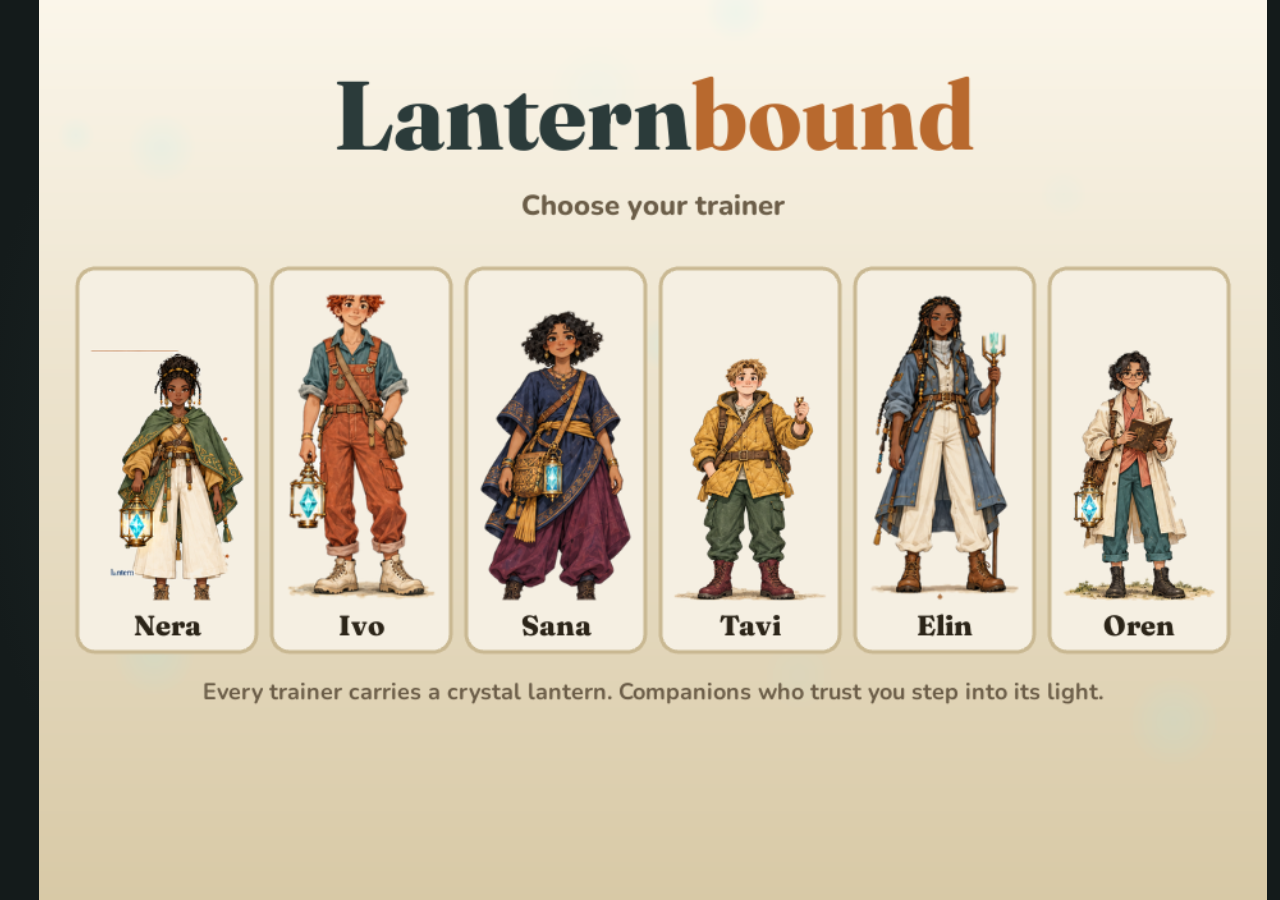
==== index.html @ c56961c0 "Lanternbound: Phaser 4 creature RPG with original art Co-Authored-By: Claude Opus 5.5 <noreply@anthr" ====
<!doctype html>
<html lang="en">
<head>
<meta charset="utf-8">
<meta name="viewport" content="width=device-width,initial-scale=1,maximum-scale=1">
<title>Lanternbound</title>
<style>
  html,body{margin:0;width:100vw;height:100vh;overflow:hidden;background:radial-gradient(circle,#2b3b3a 0%,#141b1b 85%)}
  #game-container{display:flex;justify-content:center;align-items:center;width:100%;height:100%;overflow:hidden}
</style>
</head>
<body>
<div id="game-container"></div>
<!-- Images load from this folder when you run a local copy -->
<script>window.LB_ASSET_BASE = 'assets/';</script>
<!-- Phaser 4 (MIT license) -->
<script src="lib/phaser.min.js"></script>
<!-- Game code: the same files as the Phaser Create project. Game.js (entry) goes last. -->
<script src="src/data.js"></script>
<script src="src/state.js"></script>
<script src="src/audio.js"></script>
<script src="src/map.js"></script>
<script src="src/ui.js"></script>
<script src="src/story.js"></script>
<script src="src/Boot.js"></script>
<script src="src/Preloader.js"></script>
<script src="src/Title.js"></script>
<script src="src/Starter.js"></script>
<script src="src/World.js"></script>
<script src="src/Battle.js"></script>
<script src="src/Game.js"></script>
</body>
</html>
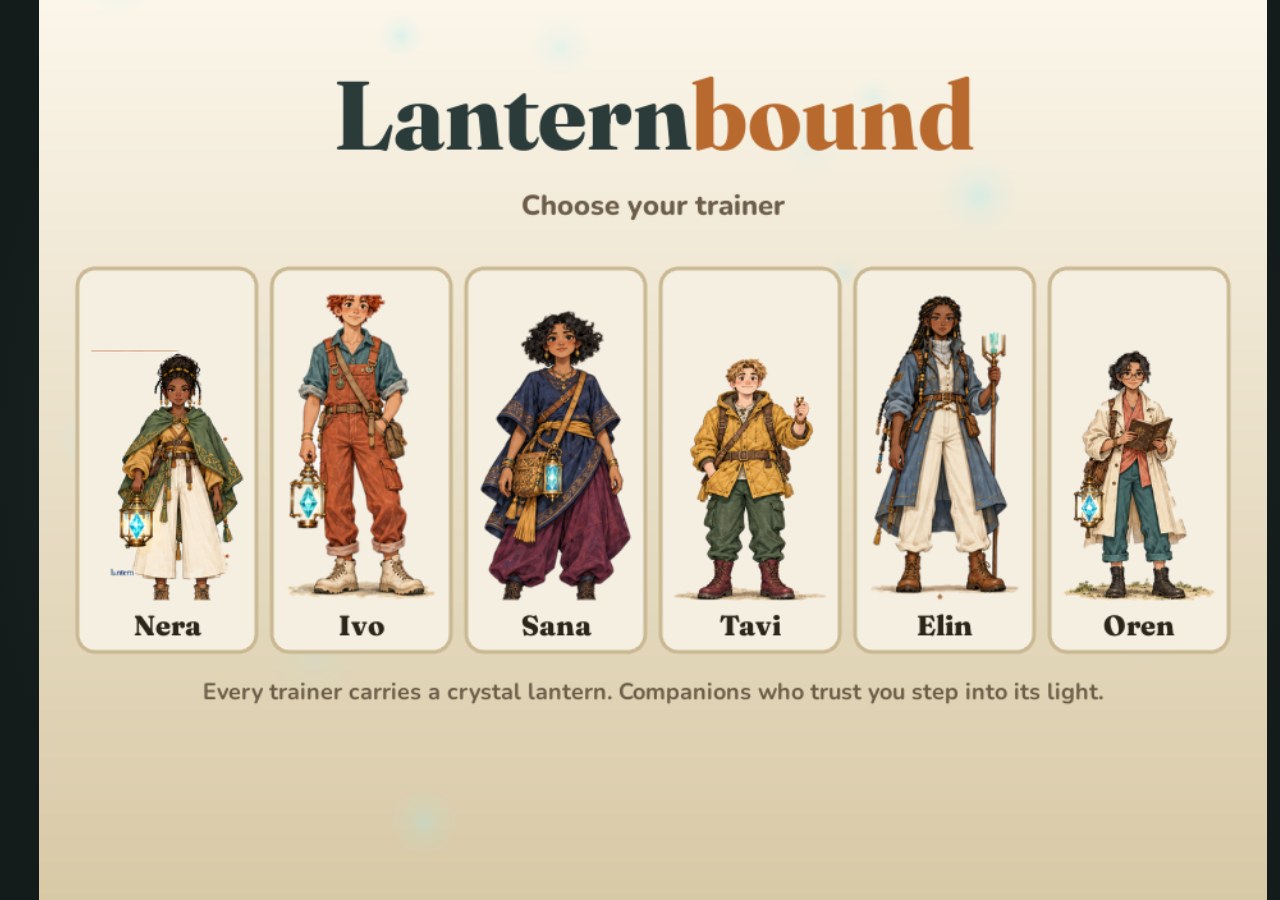
==== commit 87bc1cab: "Action-adventure rework: real-time combat, dodge, aimed lantern throws with timing capture, live tra" ====
--- a/index.html
+++ b/index.html
@@ -27,7 +27,7 @@
 <script src="src/Title.js"></script>
 <script src="src/Starter.js"></script>
 <script src="src/World.js"></script>
-<script src="src/Battle.js"></script>
+<script src="src/Hud.js"></script>
 <script src="src/Game.js"></script>
 </body>
 </html>
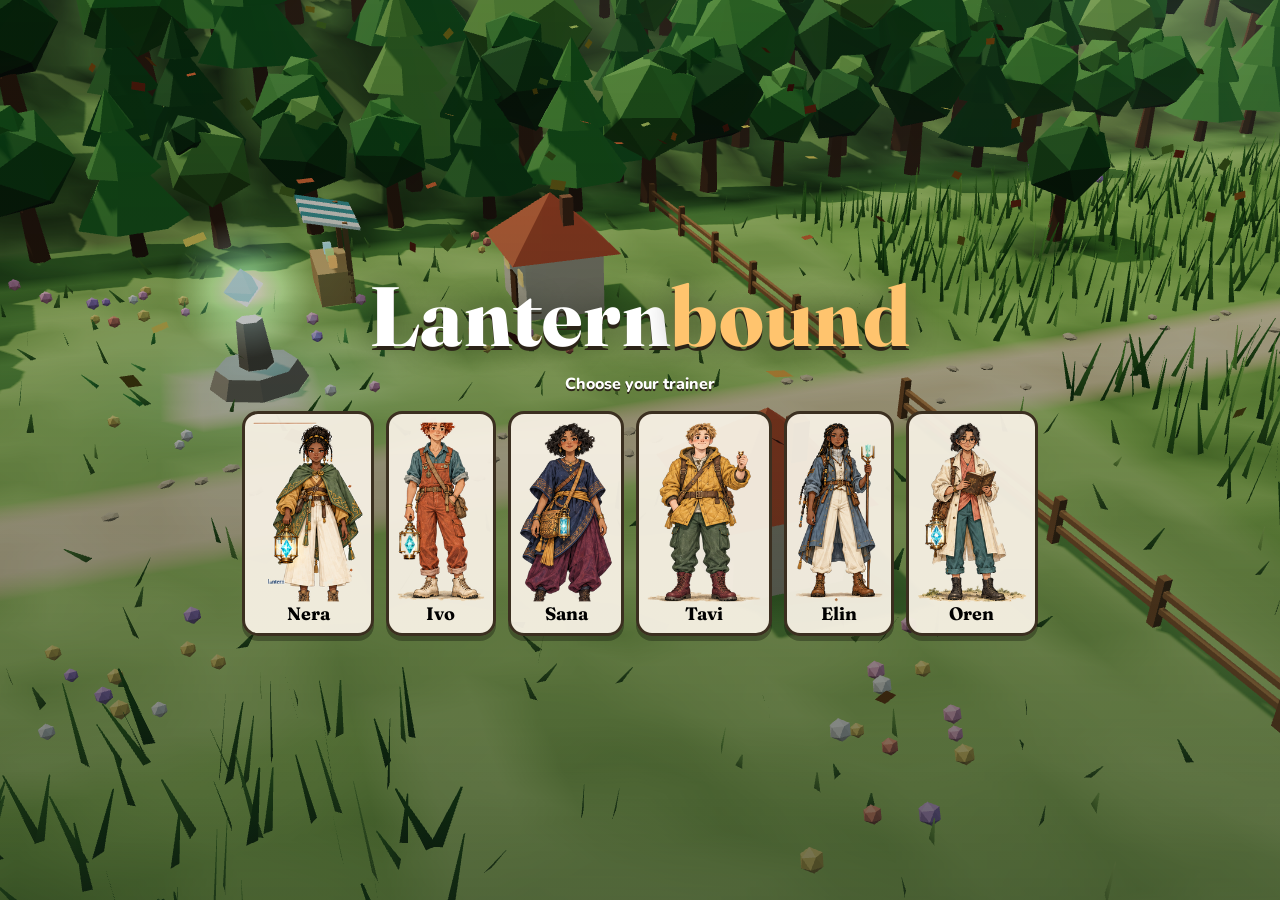
==== commit ac562144: "3D version with Three.js: forest world, wind grass, lighting, weapons (staff, sling, wand) and weapo" ====
--- a/index.html
+++ b/index.html
@@ -5,29 +5,23 @@
 <meta name="viewport" content="width=device-width,initial-scale=1,maximum-scale=1">
 <title>Lanternbound</title>
 <style>
-  html,body{margin:0;width:100vw;height:100vh;overflow:hidden;background:radial-gradient(circle,#2b3b3a 0%,#141b1b 85%)}
-  #game-container{display:flex;justify-content:center;align-items:center;width:100%;height:100%;overflow:hidden}
+  html,body{margin:0;width:100vw;height:100vh;overflow:hidden;background:#bfdce9;touch-action:none}
+  #game-container{position:fixed;inset:0}
+  #game-container canvas{display:block}
 </style>
+<script type="importmap">{ "imports": { "three": "./lib/three.module.js" } }</script>
 </head>
 <body>
 <div id="game-container"></div>
-<!-- Images load from this folder when you run a local copy -->
 <script>window.LB_ASSET_BASE = 'assets/';</script>
-<!-- Phaser 4 (MIT license) -->
-<script src="lib/phaser.min.js"></script>
-<!-- Game code: the same files as the Phaser Create project. Game.js (entry) goes last. -->
+<!-- Shared game data and menus (plain scripts) -->
 <script src="src/data.js"></script>
 <script src="src/state.js"></script>
 <script src="src/audio.js"></script>
 <script src="src/map.js"></script>
 <script src="src/ui.js"></script>
 <script src="src/story.js"></script>
-<script src="src/Boot.js"></script>
-<script src="src/Preloader.js"></script>
-<script src="src/Title.js"></script>
-<script src="src/Starter.js"></script>
-<script src="src/World.js"></script>
-<script src="src/Hud.js"></script>
-<script src="src/Game.js"></script>
+<!-- 3D game (Three.js, MIT license) -->
+<script type="module" src="src/3d/game.js"></script>
 </body>
 </html>
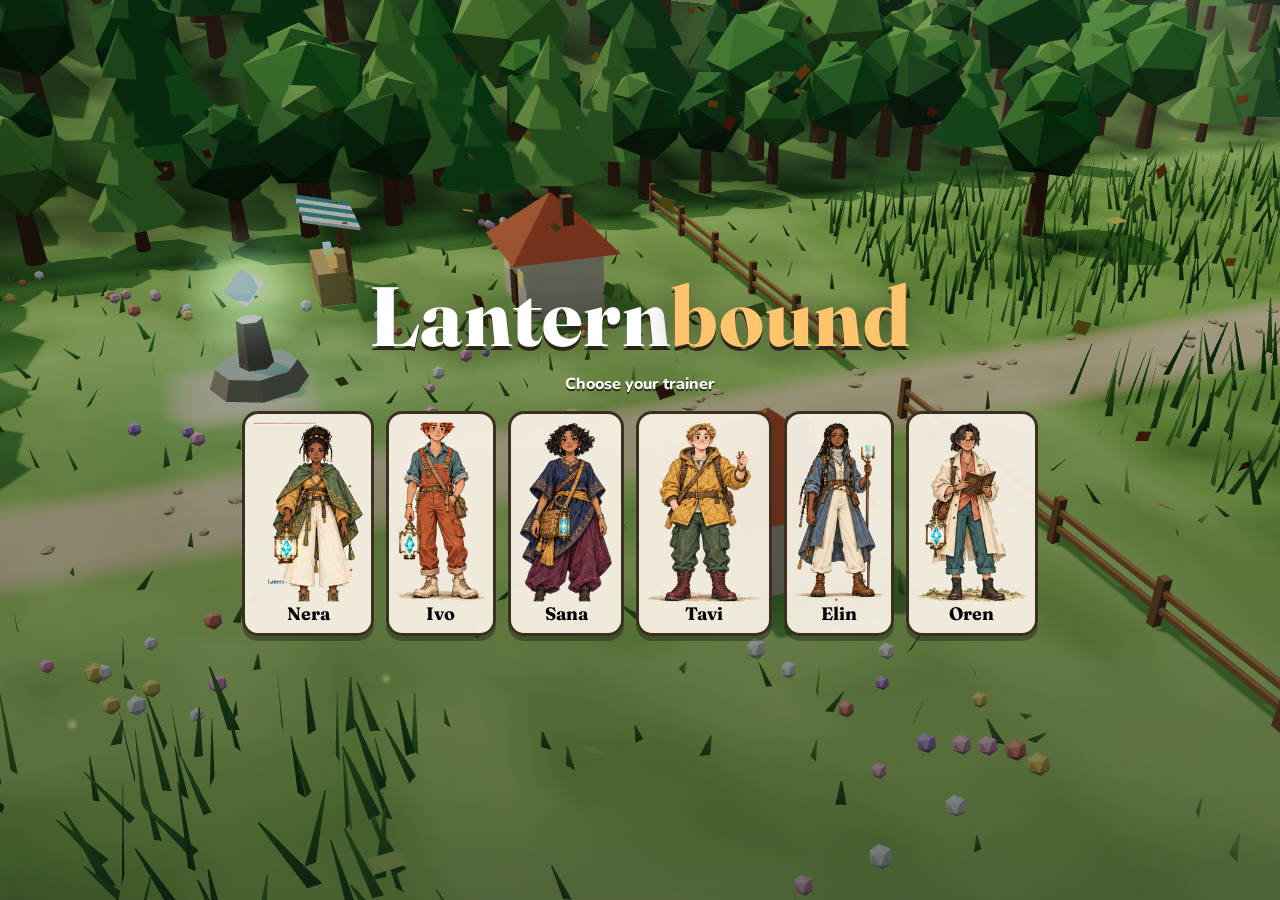
==== commit 0df880b6: "Stages, alphas, directional characters, HD-2D finish and adaptive audio - Characters use front / thr" ====
--- a/index.html
+++ b/index.html
@@ -19,6 +19,7 @@
 <script src="src/state.js"></script>
 <script src="src/audio.js"></script>
 <script src="src/map.js"></script>
+<script src="src/stages.js"></script>
 <script src="src/ui.js"></script>
 <script src="src/story.js"></script>
 <!-- 3D game (Three.js, MIT license) -->
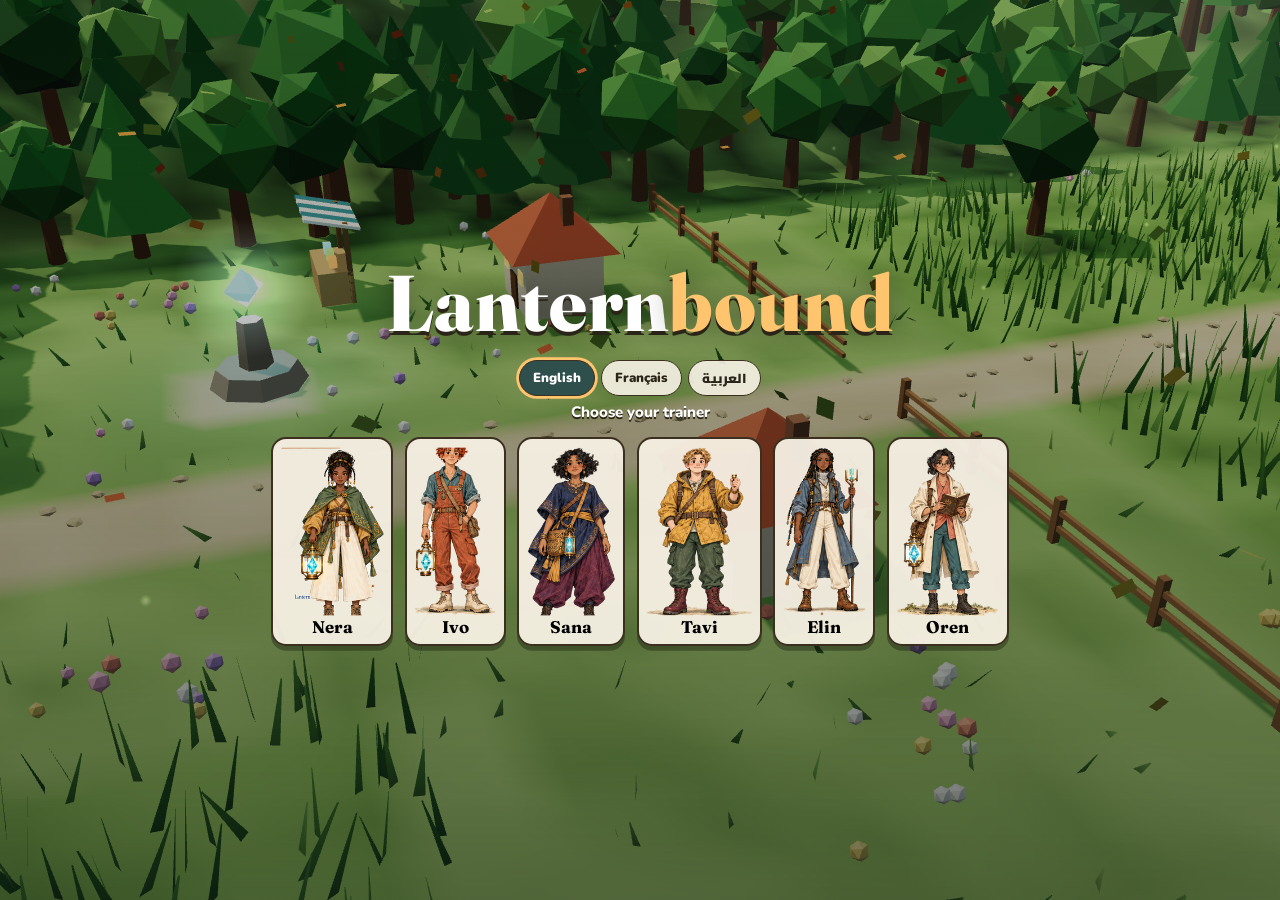
==== commit 08d4aa35: "Languages (EN/FR/AR) and screen fitting for phones, tablets, desktops - i18n.js: every visible text " ====
--- a/index.html
+++ b/index.html
@@ -2,10 +2,14 @@
 <html lang="en">
 <head>
 <meta charset="utf-8">
-<meta name="viewport" content="width=device-width,initial-scale=1,maximum-scale=1">
+<meta name="viewport" content="width=device-width,initial-scale=1,maximum-scale=1,user-scalable=no,viewport-fit=cover">
+<meta name="theme-color" content="#0b1530">
+<meta name="mobile-web-app-capable" content="yes">
+<meta name="apple-mobile-web-app-capable" content="yes">
+<meta name="apple-mobile-web-app-status-bar-style" content="black-translucent">
 <title>Lanternbound</title>
 <style>
-  html,body{margin:0;width:100vw;height:100vh;overflow:hidden;background:#bfdce9;touch-action:none}
+  html,body{margin:0;width:100%;height:100%;overflow:hidden;background:#0b1530;touch-action:none;overscroll-behavior:none;-webkit-user-select:none;user-select:none;-webkit-tap-highlight-color:transparent}
   #game-container{position:fixed;inset:0}
   #game-container canvas{display:block}
 </style>
@@ -16,6 +20,8 @@
 <script>window.LB_ASSET_BASE = 'assets/';</script>
 <!-- Shared game data and menus (plain scripts) -->
 <script src="src/data.js"></script>
+<script src="src/i18n.js"></script>
+<script src="src/screen.js"></script>
 <script src="src/state.js"></script>
 <script src="src/audio.js"></script>
 <script src="src/map.js"></script>
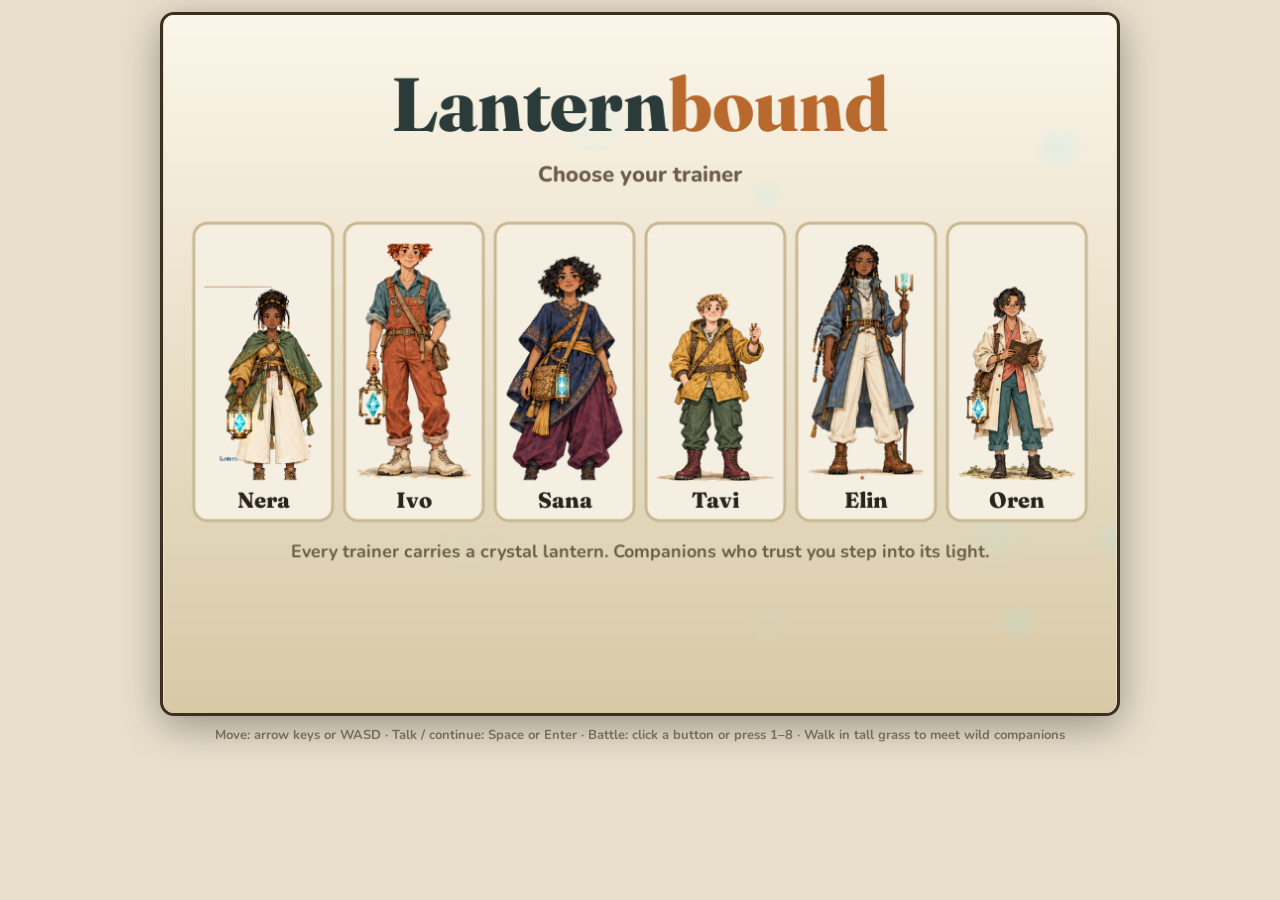
==== commit 0cd04064: "Classic 2D version (Phaser, turn-based battles) from the uploaded zip Co-Authored-By: Claude Opus 5." ====
--- a/index.html
+++ b/index.html
@@ -2,33 +2,62 @@
 <html lang="en">
 <head>
 <meta charset="utf-8">
-<meta name="viewport" content="width=device-width,initial-scale=1,maximum-scale=1,user-scalable=no,viewport-fit=cover">
-<meta name="theme-color" content="#0b1530">
-<meta name="mobile-web-app-capable" content="yes">
-<meta name="apple-mobile-web-app-capable" content="yes">
-<meta name="apple-mobile-web-app-status-bar-style" content="black-translucent">
+<meta name="viewport" content="width=device-width,initial-scale=1,maximum-scale=1">
 <title>Lanternbound</title>
-<style>
-  html,body{margin:0;width:100%;height:100%;overflow:hidden;background:#0b1530;touch-action:none;overscroll-behavior:none;-webkit-user-select:none;user-select:none;-webkit-tap-highlight-color:transparent}
-  #game-container{position:fixed;inset:0}
-  #game-container canvas{display:block}
-</style>
-<script type="importmap">{ "imports": { "three": "./lib/three.module.js" } }</script>
+<link rel="preconnect" href="https://fonts.googleapis.com">
+<link href="https://fonts.googleapis.com/css2?family=Fraunces:opsz,wght@9..144,600;9..144,800&family=Nunito:wght@500;700;800&display=swap" rel="stylesheet">
+<link rel="stylesheet" href="style.css">
 </head>
 <body>
-<div id="game-container"></div>
-<script>window.LB_ASSET_BASE = 'assets/';</script>
-<!-- Shared game data and menus (plain scripts) -->
+<div id="wrap">
+  <div id="game"></div>
+
+  <div id="hud">
+    <div class="grp">
+      <button class="chip" id="bParty">Party</button>
+      <button class="chip" id="bJournal">Journal</button>
+      <button class="chip" id="bSave">Save</button>
+      <button class="chip" id="bMute" title="Sound on/off">♪</button>
+    </div>
+    <div class="grp">
+      <span class="chip" title="Lanterns"><span id="lanIco"></span><span id="nLan">0</span></span>
+      <span class="chip" title="Salves">🌿 <span id="nSal">0</span></span>
+      <span class="chip" title="Coins"><span class="coin"></span><span id="nCoin">0</span></span>
+    </div>
+  </div>
+  <div id="toast"></div>
+
+  <div id="dialog"><div class="por"><img id="dPor" alt=""></div><div><div class="who" id="dWho"></div><div class="txt" id="dTxt"></div></div><div class="more">▼</div></div>
+
+  <div class="sheet" id="partySheet"><div class="card"><h3><span id="partyTitle">Party</span><button class="x" id="partyX">✕</button></h3><div class="plist" id="plist"></div><div id="boxWrap"></div></div></div>
+  <div class="sheet" id="shopSheet"><div class="card"><h3><span>Lantern Stall <span class="small" id="shopCoins"></span></span><button class="x" id="shopX">✕</button></h3><div class="plist" id="shopList"></div></div></div>
+  <div class="sheet" id="journalSheet"><div class="card"><h3><span>Journal <span class="small" id="jCount"></span></span><button class="x" id="journalX">✕</button></h3><div class="jgrid" id="jgrid"></div><div id="jdetail"></div></div></div>
+</div>
+
+<div id="pad">
+  <div class="dp">
+    <span></span><button data-d="up">▲</button><span></span>
+    <button data-d="left">◀</button><span></span><button data-d="right">▶</button>
+    <span></span><button data-d="down">▼</button><span></span>
+  </div>
+  <button class="ab" id="aBtn">A</button>
+</div>
+<p class="help">Move: arrow keys or WASD · Talk / continue: Space or Enter · Battle: click a button or press 1–8 · Walk in tall grass to meet wild companions</p>
+
+<!-- Phaser 3 (MIT license) -->
+<script src="lib/phaser.min.js"></script>
+<!-- Game code: plain scripts, loaded in order -->
 <script src="src/data.js"></script>
-<script src="src/i18n.js"></script>
-<script src="src/screen.js"></script>
 <script src="src/state.js"></script>
 <script src="src/audio.js"></script>
 <script src="src/map.js"></script>
-<script src="src/stages.js"></script>
 <script src="src/ui.js"></script>
 <script src="src/story.js"></script>
-<!-- 3D game (Three.js, MIT license) -->
-<script type="module" src="src/3d/game.js"></script>
+<script src="src/scenes/BootScene.js"></script>
+<script src="src/scenes/TitleScene.js"></script>
+<script src="src/scenes/StarterScene.js"></script>
+<script src="src/scenes/WorldScene.js"></script>
+<script src="src/scenes/BattleScene.js"></script>
+<script src="src/main.js"></script>
 </body>
 </html>
--- a/style.css
+++ b/style.css
@@ -0,0 +1,81 @@
+:root{
+  --paper:#f5efe2; --paper2:#ebe1cc; --ink:#2b2418; --ink2:#6b5d48; --line:#c9b892;
+  --accent:#b8692e; --teal:#2f7f86; --bg:#e9e0cc;
+  --hp:#5aa340; --hpmid:#d9a634; --hplow:#c8452f;
+}
+@media (prefers-color-scheme: dark){ :root:not([data-theme="light"]){ --bg:#141b1b; } }
+:root[data-theme="dark"]{ --bg:#141b1b; }
+*{box-sizing:border-box}
+html,body{margin:0;background:var(--bg);color:var(--ink);font-family:Nunito,system-ui,sans-serif;-webkit-tap-highlight-color:transparent}
+body{min-height:100vh;display:flex;flex-direction:column;align-items:center;padding:12px 16px 24px}
+button{font-family:inherit;cursor:pointer;color:var(--ink)}
+#wrap{position:relative;width:100%;max-width:960px;aspect-ratio:960/704;border-radius:14px;overflow:hidden;box-shadow:0 10px 40px rgba(0,0,0,.35);border:3px solid #3b2f20;background:#e9e0cc}
+#game{position:absolute;inset:0}
+#game canvas{display:block}
+
+/* top bar */
+#hud{position:absolute;top:8px;left:8px;right:8px;display:none;justify-content:space-between;gap:6px;pointer-events:none;z-index:10}
+#hud.on{display:flex}
+#hud .grp{display:flex;gap:6px;pointer-events:auto;flex-wrap:wrap}
+.chip{background:rgba(245,239,226,.94);border:2px solid #3b2f20;border-radius:10px;padding:4px 10px;font-weight:800;font-size:13px;display:flex;align-items:center;gap:5px}
+button.chip:hover{background:#fff}
+.coin{display:inline-block;width:12px;height:12px;border-radius:50%;background:radial-gradient(circle at 35% 35%,#ffe7a0,#d9a634 60%,#a87a1c);border:1px solid #7a5a14;vertical-align:-1px}
+#toast{position:absolute;left:50%;top:52px;transform:translate(-50%,-8px);background:rgba(245,239,226,.95);border:2px solid #3b2f20;border-radius:10px;padding:5px 16px;font-family:Fraunces,serif;font-weight:800;font-size:16px;opacity:0;transition:opacity .3s,transform .3s;pointer-events:none;z-index:11}
+#toast.on{opacity:1;transform:translate(-50%,0)}
+
+/* dialog */
+#dialog{position:absolute;left:10px;right:10px;bottom:10px;display:none;background:var(--paper);border:3px solid #3b2f20;border-radius:12px;padding:12px 14px 12px 12px;gap:12px;align-items:flex-start;min-height:92px;box-shadow:0 4px 0 rgba(0,0,0,.25);cursor:pointer;z-index:30}
+#dialog.on{display:flex}
+#dialog .por{width:64px;height:84px;flex:none;background:var(--paper2);border-radius:8px;border:2px solid var(--line);display:flex;align-items:flex-start;overflow:hidden}
+#dialog .por img{width:170%;max-width:none;margin-left:-35%;margin-top:2px}
+#dialog .who{font-family:Fraunces,serif;font-weight:800;color:var(--accent);font-size:15px}
+#dialog .txt{font-size:17px;line-height:1.35;font-weight:700}
+#dialog .more{position:absolute;right:12px;bottom:6px;font-size:12px;color:var(--ink2);animation:bob 1s infinite}
+@keyframes bob{50%{transform:translateY(-3px)}}
+
+/* windows */
+.sheet{position:absolute;inset:0;background:rgba(20,25,25,.55);display:none;align-items:center;justify-content:center;z-index:40;padding:10px}
+.sheet.on{display:flex}
+.card{background:var(--paper);border:3px solid #3b2f20;border-radius:14px;width:100%;max-width:660px;max-height:100%;overflow:auto;padding:12px 14px}
+.card h3{font-family:Fraunces,serif;margin:0 0 8px;display:flex;justify-content:space-between;align-items:center;font-size:20px}
+.card h4{font-family:Fraunces,serif;margin:12px 0 6px}
+.x{background:none;border:2px solid #3b2f20;border-radius:8px;font-weight:800;padding:2px 9px}
+.nm{font-family:Fraunces,serif;font-weight:800}
+.small{font-size:12px;color:var(--ink2);font-weight:800}
+.type{display:inline-block;color:#fff;font-weight:800;font-size:11px;padding:2px 8px;border-radius:99px;letter-spacing:.3px;text-transform:uppercase;font-family:Nunito,sans-serif}
+.plist{display:grid;gap:6px}
+.pm{display:flex;align-items:center;gap:10px;border:2px solid var(--line);border-radius:10px;padding:6px 8px;background:#fff;width:100%}
+.pm.sel{border-color:var(--accent)} .pm.fainted{opacity:.55}
+.pm img{width:58px;height:50px;object-fit:contain;flex:none}
+.pm .info{flex:1;min-width:0}
+.rowx{display:flex;justify-content:space-between;align-items:center}
+.pm .acts{display:flex;gap:5px;flex-wrap:wrap}
+.pm .acts button,.shoprow button{border:2px solid #3b2f20;background:var(--paper);border-radius:7px;font-weight:800;font-size:12px;padding:4px 9px}
+.shoprow button:disabled{opacity:.4;cursor:default}
+.bar{height:9px;background:#d8ccb2;border-radius:9px;overflow:hidden;margin-top:4px;border:1px solid #a89870}
+.bar i{display:block;height:100%}
+.shoprow{display:flex;align-items:center;gap:10px;border:2px solid var(--line);border-radius:10px;padding:6px 10px;background:#fff}
+.shoprow .ic{width:26px;height:34px;flex:none}
+.shoprow .info{flex:1;min-width:0;font-size:13px}
+.leafic{font-size:22px;line-height:34px;text-align:center}
+.jgrid{display:grid;grid-template-columns:repeat(6,1fr);gap:6px}
+.jgrid button{background:#fff;border:2px solid var(--line);border-radius:10px;padding:4px;display:flex;flex-direction:column;align-items:center;font-size:11px;font-weight:800;position:relative}
+.jgrid img{width:100%;height:56px;object-fit:contain}
+.jgrid img.sil{filter:brightness(0) opacity(.25)}
+.jgrid .got{position:absolute;top:2px;right:4px;font-size:12px}
+.jdetail{display:flex;gap:12px;align-items:center;margin-top:10px;border-top:2px dashed var(--line);padding-top:10px}
+.jdetail img{width:130px;height:120px;object-fit:contain;flex:none}
+.stat{display:grid;grid-template-columns:52px 1fr 28px;gap:6px;align-items:center;font-size:12px;font-weight:800}
+.stat .b{height:7px;background:#e2d8c2;border-radius:6px;overflow:hidden}
+.stat .b i{display:block;height:100%;background:var(--teal)}
+
+/* touch pad */
+#pad{display:none;width:100%;max-width:960px;margin-top:12px;justify-content:space-between;align-items:center;user-select:none;touch-action:none}
+#pad.on{display:flex}
+.dp{display:grid;grid-template-columns:repeat(3,54px);grid-template-rows:repeat(3,54px);gap:4px}
+.dp button,.ab{background:#3a4b48;color:#f5efe2;border:0;border-radius:12px;font-size:22px;font-weight:800;box-shadow:0 3px 0 #1e2b29;touch-action:none}
+.ab{width:76px;height:76px;border-radius:50%;background:var(--accent);box-shadow:0 4px 0 #6d3a14}
+.help{max-width:960px;width:100%;color:#8a7b62;font-size:13px;font-weight:700;margin:10px 0 0;text-align:center}
+@media (prefers-color-scheme: dark){ :root:not([data-theme="light"]) .help{color:#9fb0aa} }
+@media (max-width:560px){ .jgrid{grid-template-columns:repeat(4,1fr)} .chip{font-size:11px;padding:3px 7px} #dialog .txt{font-size:15px} }
+@media (pointer:coarse){ .help{display:none} }
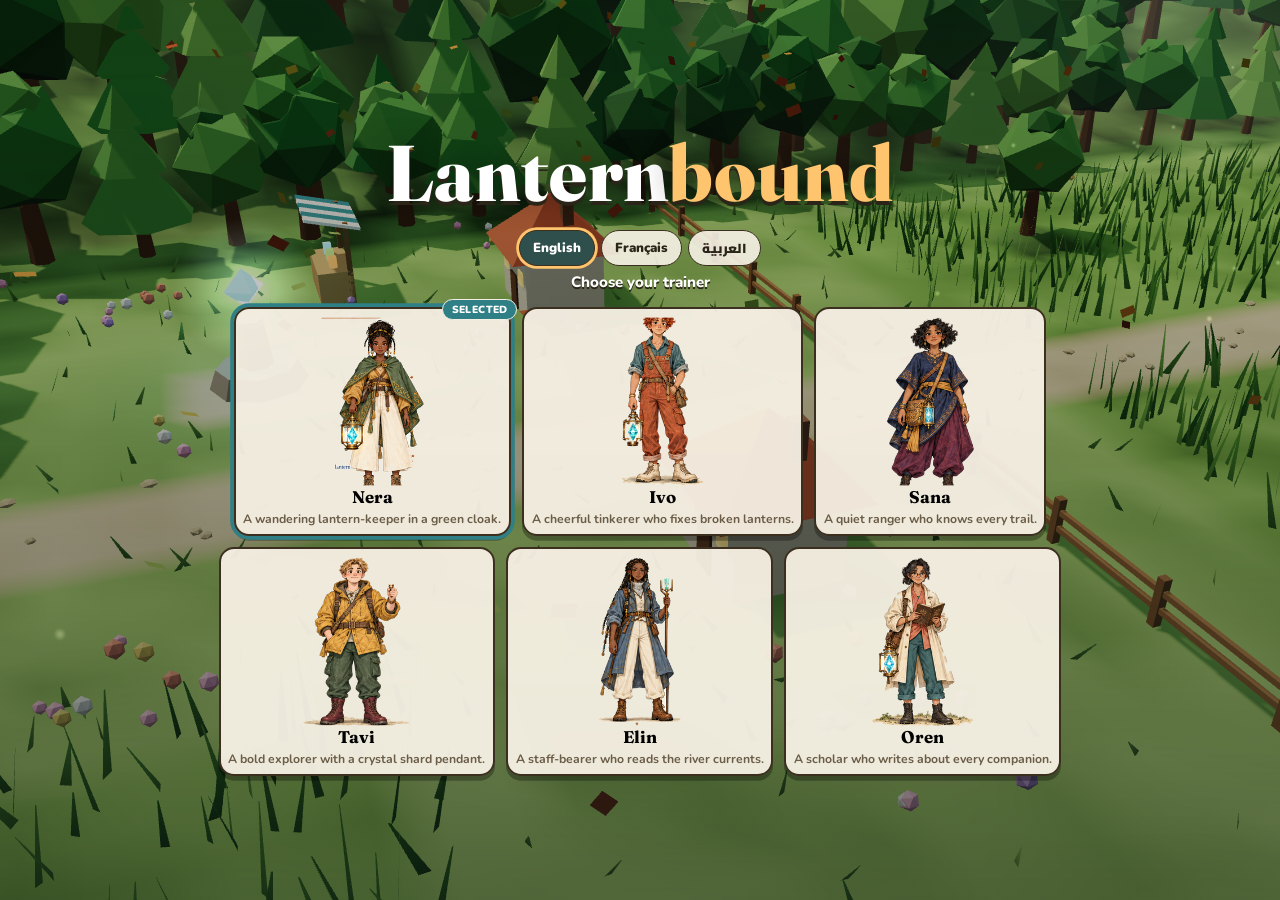
==== commit d7563692: "Teaching update, verified facing, translations, and Wild Survey page From the uploaded workspace (ba" ====
--- a/index.html
+++ b/index.html
@@ -2,62 +2,35 @@
 <html lang="en">
 <head>
 <meta charset="utf-8">
-<meta name="viewport" content="width=device-width,initial-scale=1,maximum-scale=1">
+<meta name="viewport" content="width=device-width,initial-scale=1,maximum-scale=1,user-scalable=no,viewport-fit=cover">
+<meta name="theme-color" content="#0b1530">
+<meta name="mobile-web-app-capable" content="yes">
+<meta name="apple-mobile-web-app-capable" content="yes">
+<meta name="apple-mobile-web-app-status-bar-style" content="black-translucent">
 <title>Lanternbound</title>
-<link rel="preconnect" href="https://fonts.googleapis.com">
-<link href="https://fonts.googleapis.com/css2?family=Fraunces:opsz,wght@9..144,600;9..144,800&family=Nunito:wght@500;700;800&display=swap" rel="stylesheet">
-<link rel="stylesheet" href="style.css">
+<style>
+  html,body{margin:0;width:100%;height:100%;overflow:hidden;background:#0b1530;touch-action:none;overscroll-behavior:none;-webkit-user-select:none;user-select:none;-webkit-tap-highlight-color:transparent}
+  #game-container{position:fixed;inset:0}
+  #game-container canvas{display:block}
+</style>
+<script type="importmap">{ "imports": { "three": "./lib/three.module.js" } }</script>
 </head>
 <body>
-<div id="wrap">
-  <div id="game"></div>
-
-  <div id="hud">
-    <div class="grp">
-      <button class="chip" id="bParty">Party</button>
-      <button class="chip" id="bJournal">Journal</button>
-      <button class="chip" id="bSave">Save</button>
-      <button class="chip" id="bMute" title="Sound on/off">♪</button>
-    </div>
-    <div class="grp">
-      <span class="chip" title="Lanterns"><span id="lanIco"></span><span id="nLan">0</span></span>
-      <span class="chip" title="Salves">🌿 <span id="nSal">0</span></span>
-      <span class="chip" title="Coins"><span class="coin"></span><span id="nCoin">0</span></span>
-    </div>
-  </div>
-  <div id="toast"></div>
-
-  <div id="dialog"><div class="por"><img id="dPor" alt=""></div><div><div class="who" id="dWho"></div><div class="txt" id="dTxt"></div></div><div class="more">▼</div></div>
-
-  <div class="sheet" id="partySheet"><div class="card"><h3><span id="partyTitle">Party</span><button class="x" id="partyX">✕</button></h3><div class="plist" id="plist"></div><div id="boxWrap"></div></div></div>
-  <div class="sheet" id="shopSheet"><div class="card"><h3><span>Lantern Stall <span class="small" id="shopCoins"></span></span><button class="x" id="shopX">✕</button></h3><div class="plist" id="shopList"></div></div></div>
-  <div class="sheet" id="journalSheet"><div class="card"><h3><span>Journal <span class="small" id="jCount"></span></span><button class="x" id="journalX">✕</button></h3><div class="jgrid" id="jgrid"></div><div id="jdetail"></div></div></div>
-</div>
-
-<div id="pad">
-  <div class="dp">
-    <span></span><button data-d="up">▲</button><span></span>
-    <button data-d="left">◀</button><span></span><button data-d="right">▶</button>
-    <span></span><button data-d="down">▼</button><span></span>
-  </div>
-  <button class="ab" id="aBtn">A</button>
-</div>
-<p class="help">Move: arrow keys or WASD · Talk / continue: Space or Enter · Battle: click a button or press 1–8 · Walk in tall grass to meet wild companions</p>
-
-<!-- Phaser 3 (MIT license) -->
-<script src="lib/phaser.min.js"></script>
-<!-- Game code: plain scripts, loaded in order -->
+<div id="game-container"></div>
+<script>window.LB_ASSET_BASE = 'assets/';</script>
+<!-- Shared game data and menus (plain scripts) -->
 <script src="src/data.js"></script>
+<script src="src/i18n.js"></script>
+<script src="src/screen.js"></script>
 <script src="src/state.js"></script>
 <script src="src/audio.js"></script>
 <script src="src/map.js"></script>
+<script src="src/stages.js"></script>
 <script src="src/ui.js"></script>
 <script src="src/story.js"></script>
-<script src="src/scenes/BootScene.js"></script>
-<script src="src/scenes/TitleScene.js"></script>
-<script src="src/scenes/StarterScene.js"></script>
-<script src="src/scenes/WorldScene.js"></script>
-<script src="src/scenes/BattleScene.js"></script>
-<script src="src/main.js"></script>
+<!-- teaching layer: contextual hints, help sheet, guided first encounter -->
+<script src="src/3d/coach.js"></script>
+<!-- 3D game (Three.js, MIT license) -->
+<script type="module" src="src/3d/game.js"></script>
 </body>
 </html>
